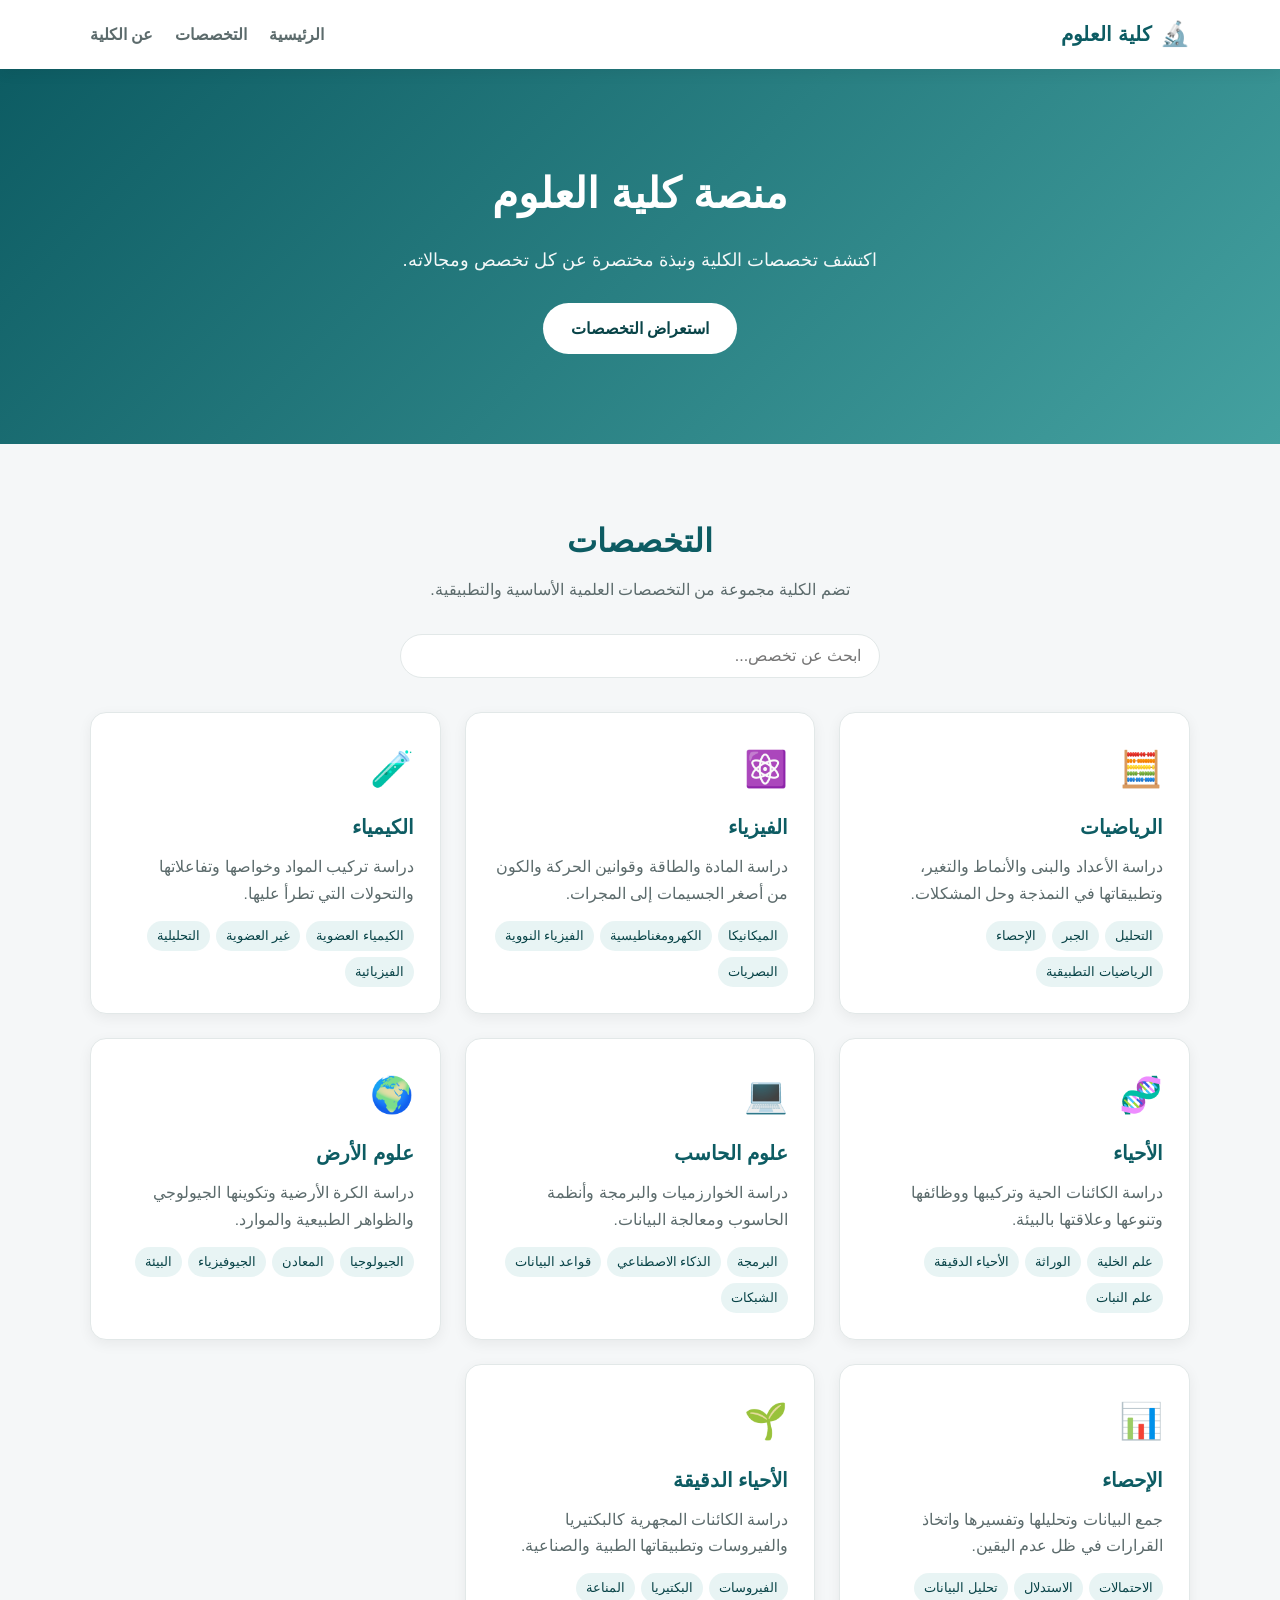
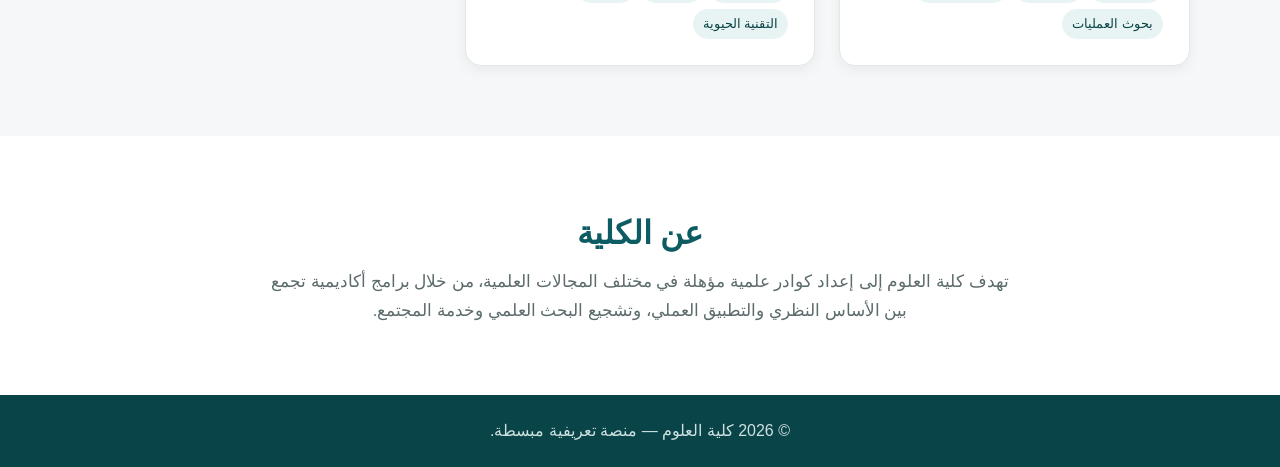
==== index.html @ f106c55f "إنشاء منصة تعريفية مبسطة لكلية العلوم مع التخصصات ونبذة عن كل تخصص Co-Authored-By: Claude Opus 4.8 <" ====
<!DOCTYPE html>
<html lang="ar" dir="rtl">
<head>
  <meta charset="UTF-8" />
  <meta name="viewport" content="width=device-width, initial-scale=1.0" />
  <title>كلية العلوم | المنصة التعريفية</title>
  <meta name="description" content="منصة تعريفية مبسطة لكلية العلوم تعرض التخصصات ونبذة عن كل تخصص." />
  <link rel="stylesheet" href="styles.css" />
</head>
<body>
  <header class="site-header">
    <div class="container header-inner">
      <div class="brand">
        <span class="brand-logo">🔬</span>
        <span class="brand-name">كلية العلوم</span>
      </div>
      <nav class="nav">
        <a href="#home">الرئيسية</a>
        <a href="#majors">التخصصات</a>
        <a href="#about">عن الكلية</a>
      </nav>
    </div>
  </header>

  <main>
    <section id="home" class="hero">
      <div class="container">
        <h1>منصة كلية العلوم</h1>
        <p class="hero-sub">اكتشف تخصصات الكلية ونبذة مختصرة عن كل تخصص ومجالاته.</p>
        <a href="#majors" class="btn">استعراض التخصصات</a>
      </div>
    </section>

    <section id="majors" class="majors">
      <div class="container">
        <h2 class="section-title">التخصصات</h2>
        <p class="section-desc">تضم الكلية مجموعة من التخصصات العلمية الأساسية والتطبيقية.</p>

        <div class="search-bar">
          <input type="text" id="searchInput" placeholder="ابحث عن تخصص..." aria-label="بحث عن تخصص" />
        </div>

        <div class="cards" id="cards"><!-- تُملأ ديناميكيًا --></div>
        <p id="noResults" class="no-results" hidden>لا توجد نتائج مطابقة.</p>
      </div>
    </section>

    <section id="about" class="about">
      <div class="container">
        <h2 class="section-title">عن الكلية</h2>
        <p>
          تهدف كلية العلوم إلى إعداد كوادر علمية مؤهلة في مختلف المجالات العلمية،
          من خلال برامج أكاديمية تجمع بين الأساس النظري والتطبيق العملي،
          وتشجيع البحث العلمي وخدمة المجتمع.
        </p>
      </div>
    </section>
  </main>

  <footer class="site-footer">
    <div class="container">
      <p>© <span id="year"></span> كلية العلوم — منصة تعريفية مبسطة.</p>
    </div>
  </footer>

  <script src="app.js"></script>
</body>
</html>
---- styles.css ----
:root {
  --primary: #0d5c63;
  --primary-dark: #094448;
  --accent: #44a1a0;
  --bg: #f5f7f8;
  --card-bg: #ffffff;
  --text: #1f2d2e;
  --muted: #5c6b6c;
  --border: #e2e8e8;
  --shadow: 0 4px 14px rgba(0, 0, 0, 0.06);
}

* {
  box-sizing: border-box;
  margin: 0;
  padding: 0;
}

body {
  font-family: "Segoe UI", Tahoma, "Helvetica Neue", Arial, sans-serif;
  background: var(--bg);
  color: var(--text);
  line-height: 1.7;
}

.container {
  width: min(1100px, 92%);
  margin: 0 auto;
}

a {
  text-decoration: none;
  color: inherit;
}

/* Header */
.site-header {
  background: var(--card-bg);
  box-shadow: var(--shadow);
  position: sticky;
  top: 0;
  z-index: 10;
}

.header-inner {
  display: flex;
  align-items: center;
  justify-content: space-between;
  padding: 14px 0;
}

.brand {
  display: flex;
  align-items: center;
  gap: 8px;
  font-weight: 700;
  font-size: 1.25rem;
  color: var(--primary);
}

.brand-logo {
  font-size: 1.5rem;
}

.nav {
  display: flex;
  gap: 22px;
}

.nav a {
  color: var(--muted);
  font-weight: 600;
  transition: color 0.2s;
}

.nav a:hover {
  color: var(--primary);
}

/* Hero */
.hero {
  background: linear-gradient(135deg, var(--primary), var(--accent));
  color: #fff;
  padding: 90px 0;
  text-align: center;
}

.hero h1 {
  font-size: 2.6rem;
  margin-bottom: 14px;
}

.hero-sub {
  font-size: 1.15rem;
  opacity: 0.95;
  max-width: 640px;
  margin: 0 auto 28px;
}

.btn {
  display: inline-block;
  background: #fff;
  color: var(--primary-dark);
  padding: 12px 28px;
  border-radius: 30px;
  font-weight: 700;
  transition: transform 0.2s, box-shadow 0.2s;
}

.btn:hover {
  transform: translateY(-2px);
  box-shadow: 0 6px 18px rgba(0, 0, 0, 0.2);
}

/* Sections */
.section-title {
  font-size: 2rem;
  color: var(--primary);
  text-align: center;
  margin-bottom: 8px;
}

.section-desc {
  text-align: center;
  color: var(--muted);
  margin-bottom: 30px;
}

.majors,
.about {
  padding: 70px 0;
}

.about {
  background: var(--card-bg);
}

.about p {
  max-width: 760px;
  margin: 0 auto;
  text-align: center;
  color: var(--muted);
  font-size: 1.05rem;
}

/* Search */
.search-bar {
  display: flex;
  justify-content: center;
  margin-bottom: 34px;
}

.search-bar input {
  width: min(480px, 100%);
  padding: 12px 18px;
  border: 1px solid var(--border);
  border-radius: 30px;
  font-size: 1rem;
  outline: none;
  transition: border-color 0.2s, box-shadow 0.2s;
}

.search-bar input:focus {
  border-color: var(--accent);
  box-shadow: 0 0 0 3px rgba(68, 161, 160, 0.15);
}

/* Cards */
.cards {
  display: grid;
  grid-template-columns: repeat(auto-fill, minmax(280px, 1fr));
  gap: 24px;
}

.card {
  background: var(--card-bg);
  border: 1px solid var(--border);
  border-radius: 16px;
  padding: 26px;
  box-shadow: var(--shadow);
  transition: transform 0.2s, box-shadow 0.2s;
}

.card:hover {
  transform: translateY(-4px);
  box-shadow: 0 10px 24px rgba(0, 0, 0, 0.1);
}

.card-icon {
  font-size: 2.2rem;
  margin-bottom: 12px;
}

.card h3 {
  color: var(--primary);
  margin-bottom: 10px;
  font-size: 1.25rem;
}

.card p {
  color: var(--muted);
  font-size: 0.97rem;
  margin-bottom: 14px;
}

.card .fields {
  display: flex;
  flex-wrap: wrap;
  gap: 6px;
}

.card .fields span {
  background: rgba(68, 161, 160, 0.12);
  color: var(--primary-dark);
  font-size: 0.8rem;
  padding: 4px 10px;
  border-radius: 20px;
}

.no-results {
  text-align: center;
  color: var(--muted);
  margin-top: 24px;
}

/* Footer */
.site-footer {
  background: var(--primary-dark);
  color: #cfe0e0;
  text-align: center;
  padding: 22px 0;
  margin-top: 0;
}

@media (max-width: 600px) {
  .hero h1 {
    font-size: 2rem;
  }
  .nav {
    gap: 14px;
  }
}
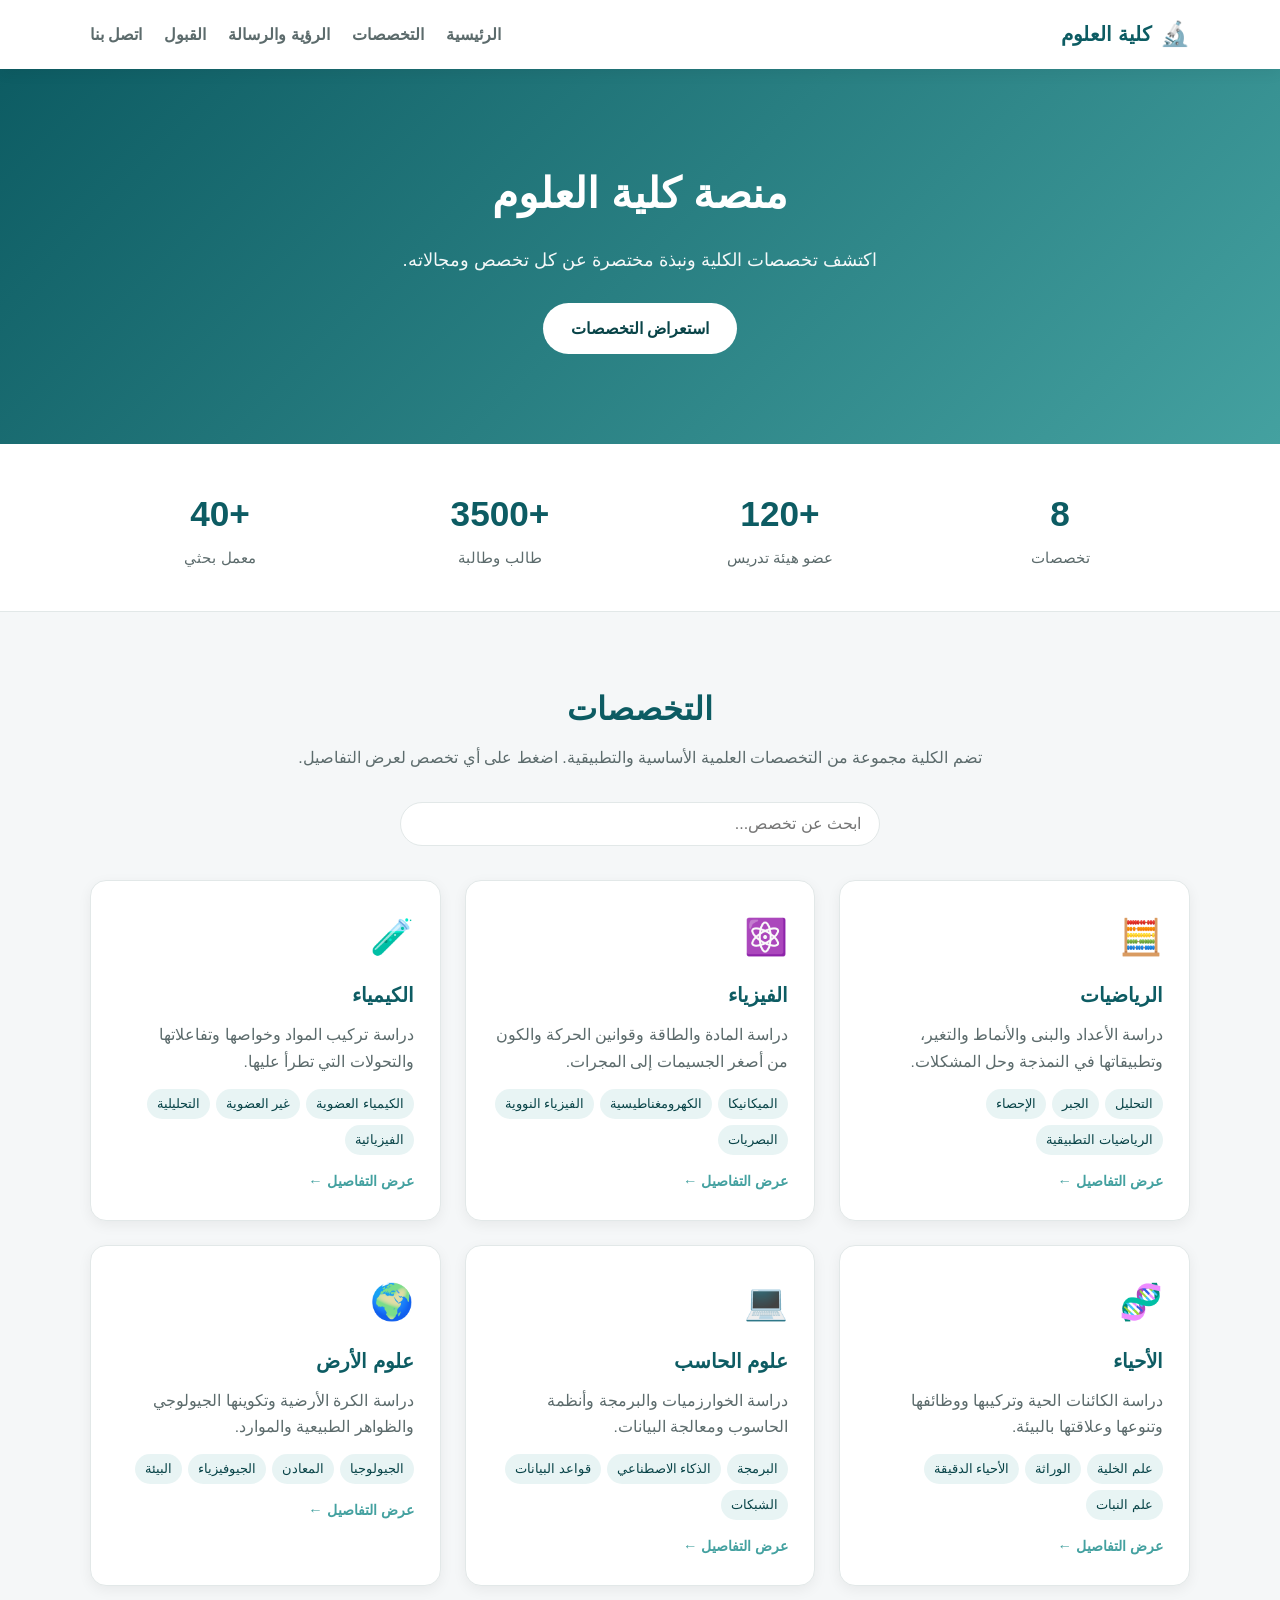
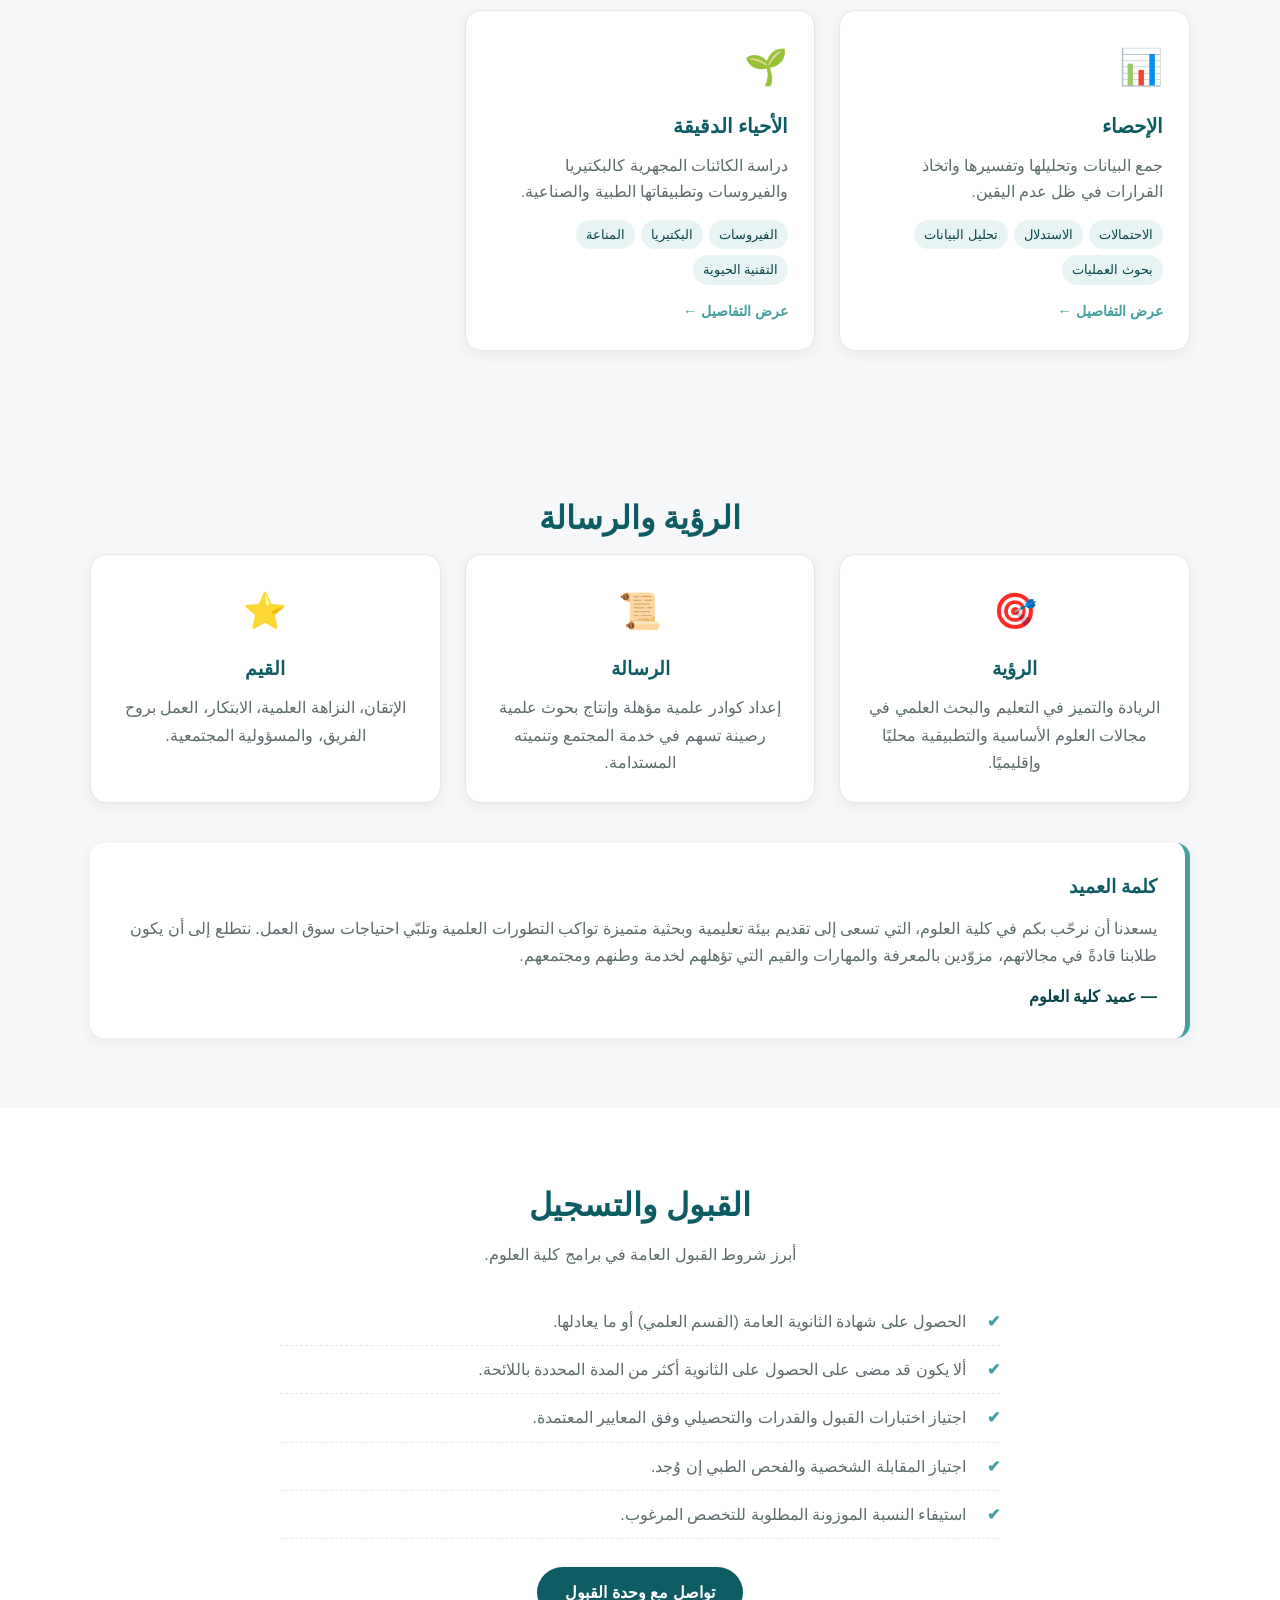
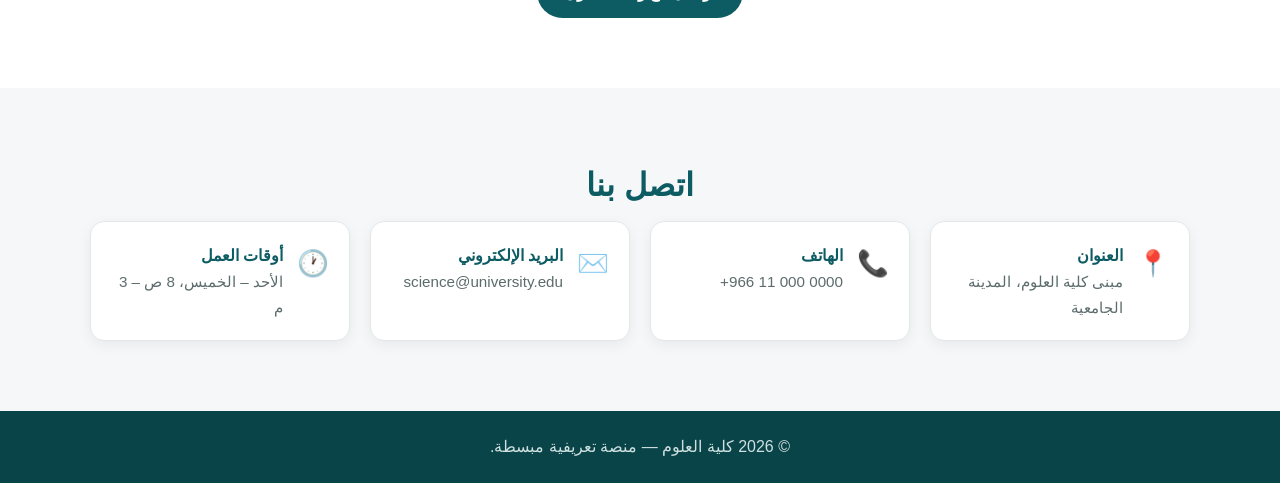
==== commit 9a6085ea: "إضافة صفحات تفصيلية للتخصصات وأقسام الرؤية والقبول والاتصال Co-Authored-By: Claude Opus 4.8 <noreply" ====
--- a/index.html
+++ b/index.html
@@ -17,7 +17,9 @@
       <nav class="nav">
         <a href="#home">الرئيسية</a>
         <a href="#majors">التخصصات</a>
-        <a href="#about">عن الكلية</a>
+        <a href="#vision">الرؤية والرسالة</a>
+        <a href="#admission">القبول</a>
+        <a href="#contact">اتصل بنا</a>
       </nav>
     </div>
   </header>
@@ -31,10 +33,19 @@
       </div>
     </section>
 
+    <section id="stats" class="stats">
+      <div class="container stats-grid">
+        <div class="stat"><span class="stat-num">8</span><span class="stat-label">تخصصات</span></div>
+        <div class="stat"><span class="stat-num">+120</span><span class="stat-label">عضو هيئة تدريس</span></div>
+        <div class="stat"><span class="stat-num">+3500</span><span class="stat-label">طالب وطالبة</span></div>
+        <div class="stat"><span class="stat-num">+40</span><span class="stat-label">معمل بحثي</span></div>
+      </div>
+    </section>
+
     <section id="majors" class="majors">
       <div class="container">
         <h2 class="section-title">التخصصات</h2>
-        <p class="section-desc">تضم الكلية مجموعة من التخصصات العلمية الأساسية والتطبيقية.</p>
+        <p class="section-desc">تضم الكلية مجموعة من التخصصات العلمية الأساسية والتطبيقية. اضغط على أي تخصص لعرض التفاصيل.</p>
 
         <div class="search-bar">
           <input type="text" id="searchInput" placeholder="ابحث عن تخصص..." aria-label="بحث عن تخصص" />
@@ -45,14 +56,63 @@
       </div>
     </section>
 
-    <section id="about" class="about">
+    <section id="vision" class="vision">
       <div class="container">
-        <h2 class="section-title">عن الكلية</h2>
-        <p>
-          تهدف كلية العلوم إلى إعداد كوادر علمية مؤهلة في مختلف المجالات العلمية،
-          من خلال برامج أكاديمية تجمع بين الأساس النظري والتطبيق العملي،
-          وتشجيع البحث العلمي وخدمة المجتمع.
-        </p>
+        <h2 class="section-title">الرؤية والرسالة</h2>
+        <div class="vision-grid">
+          <div class="vision-card">
+            <div class="card-icon">🎯</div>
+            <h3>الرؤية</h3>
+            <p>الريادة والتميز في التعليم والبحث العلمي في مجالات العلوم الأساسية والتطبيقية محليًا وإقليميًا.</p>
+          </div>
+          <div class="vision-card">
+            <div class="card-icon">📜</div>
+            <h3>الرسالة</h3>
+            <p>إعداد كوادر علمية مؤهلة وإنتاج بحوث علمية رصينة تسهم في خدمة المجتمع وتنميته المستدامة.</p>
+          </div>
+          <div class="vision-card">
+            <div class="card-icon">⭐</div>
+            <h3>القيم</h3>
+            <p>الإتقان، النزاهة العلمية، الابتكار، العمل بروح الفريق، والمسؤولية المجتمعية.</p>
+          </div>
+        </div>
+
+        <div class="dean-word">
+          <h3>كلمة العميد</h3>
+          <p>
+            يسعدنا أن نرحّب بكم في كلية العلوم، التي تسعى إلى تقديم بيئة تعليمية وبحثية متميزة
+            تواكب التطورات العلمية وتلبّي احتياجات سوق العمل. نتطلع إلى أن يكون طلابنا قادةً
+            في مجالاتهم، مزوّدين بالمعرفة والمهارات والقيم التي تؤهلهم لخدمة وطنهم ومجتمعهم.
+          </p>
+          <span class="dean-sign">— عميد كلية العلوم</span>
+        </div>
+      </div>
+    </section>
+
+    <section id="admission" class="admission">
+      <div class="container">
+        <h2 class="section-title">القبول والتسجيل</h2>
+        <p class="section-desc">أبرز شروط القبول العامة في برامج كلية العلوم.</p>
+        <ul class="admission-list">
+          <li>الحصول على شهادة الثانوية العامة (القسم العلمي) أو ما يعادلها.</li>
+          <li>ألا يكون قد مضى على الحصول على الثانوية أكثر من المدة المحددة باللائحة.</li>
+          <li>اجتياز اختبارات القبول والقدرات والتحصيلي وفق المعايير المعتمدة.</li>
+          <li>اجتياز المقابلة الشخصية والفحص الطبي إن وُجد.</li>
+          <li>استيفاء النسبة الموزونة المطلوبة للتخصص المرغوب.</li>
+        </ul>
+        <a href="#contact" class="btn btn-dark">تواصل مع وحدة القبول</a>
+      </div>
+    </section>
+
+    <section id="contact" class="contact">
+      <div class="container">
+        <h2 class="section-title">اتصل بنا</h2>
+        <div class="contact-grid">
+          <div class="contact-item"><span class="contact-icon">📍</span><div><strong>العنوان</strong><p>مبنى كلية العلوم، المدينة الجامعية</p></div></div>
+          <div class="contact-item"><span class="contact-icon">📞</span><div><strong>الهاتف</strong><p dir="ltr">+966 11 000 0000</p></div></div>
+          <div class="contact-item"><span class="contact-icon">✉️</span><div><strong>البريد الإلكتروني</strong><p dir="ltr">science@university.edu</p></div></div>
+          <div class="contact-item"><span class="contact-icon">🕐</span><div><strong>أوقات العمل</strong><p>الأحد – الخميس، 8 ص – 3 م</p></div></div>
+        </div>
       </div>
     </section>
   </main>
@@ -63,6 +123,7 @@
     </div>
   </footer>
 
+  <script src="data.js"></script>
   <script src="app.js"></script>
 </body>
 </html>
--- a/styles.css
+++ b/styles.css
@@ -232,11 +232,259 @@
   margin-top: 0;
 }
 
+/* Card link extras */
+.card {
+  display: block;
+  color: inherit;
+}
+
+.card-more {
+  display: inline-block;
+  margin-top: 14px;
+  color: var(--accent);
+  font-weight: 700;
+  font-size: 0.9rem;
+}
+
+/* Stats */
+.stats {
+  background: var(--card-bg);
+  padding: 40px 0;
+  border-bottom: 1px solid var(--border);
+}
+
+.stats-grid {
+  display: grid;
+  grid-template-columns: repeat(4, 1fr);
+  gap: 20px;
+  text-align: center;
+}
+
+.stat-num {
+  display: block;
+  font-size: 2.2rem;
+  font-weight: 800;
+  color: var(--primary);
+}
+
+.stat-label {
+  color: var(--muted);
+  font-size: 0.95rem;
+}
+
+/* Vision */
+.vision {
+  padding: 70px 0;
+}
+
+.vision-grid {
+  display: grid;
+  grid-template-columns: repeat(auto-fit, minmax(260px, 1fr));
+  gap: 24px;
+  margin-bottom: 40px;
+}
+
+.vision-card {
+  background: var(--card-bg);
+  border: 1px solid var(--border);
+  border-radius: 16px;
+  padding: 26px;
+  text-align: center;
+  box-shadow: var(--shadow);
+}
+
+.vision-card h3 {
+  color: var(--primary);
+  margin-bottom: 10px;
+}
+
+.vision-card p {
+  color: var(--muted);
+}
+
+.dean-word {
+  background: var(--card-bg);
+  border-right: 5px solid var(--accent);
+  border-radius: 14px;
+  padding: 28px;
+  box-shadow: var(--shadow);
+}
+
+.dean-word h3 {
+  color: var(--primary);
+  margin-bottom: 12px;
+}
+
+.dean-word p {
+  color: var(--muted);
+}
+
+.dean-sign {
+  display: block;
+  margin-top: 14px;
+  font-weight: 700;
+  color: var(--primary-dark);
+}
+
+/* Admission */
+.admission {
+  padding: 70px 0;
+  background: var(--card-bg);
+}
+
+.admission-list {
+  max-width: 720px;
+  margin: 0 auto 28px;
+  list-style: none;
+}
+
+.admission-list li {
+  position: relative;
+  padding: 10px 34px 10px 0;
+  color: var(--muted);
+  border-bottom: 1px dashed var(--border);
+}
+
+.admission-list li::before {
+  content: "✔";
+  position: absolute;
+  right: 0;
+  top: 10px;
+  color: var(--accent);
+  font-weight: 700;
+}
+
+.btn-dark {
+  background: var(--primary);
+  color: #fff;
+  display: block;
+  width: max-content;
+  margin: 0 auto;
+}
+
+/* Contact */
+.contact {
+  padding: 70px 0;
+}
+
+.contact-grid {
+  display: grid;
+  grid-template-columns: repeat(auto-fit, minmax(240px, 1fr));
+  gap: 20px;
+}
+
+.contact-item {
+  display: flex;
+  gap: 14px;
+  align-items: flex-start;
+  background: var(--card-bg);
+  border: 1px solid var(--border);
+  border-radius: 14px;
+  padding: 20px;
+  box-shadow: var(--shadow);
+}
+
+.contact-icon {
+  font-size: 1.6rem;
+}
+
+.contact-item strong {
+  color: var(--primary);
+}
+
+.contact-item p {
+  color: var(--muted);
+  font-size: 0.95rem;
+}
+
+/* Detail page */
+.detail-hero {
+  background: linear-gradient(135deg, var(--primary), var(--accent));
+  color: #fff;
+  text-align: center;
+  padding: 70px 0;
+}
+
+.detail-icon {
+  font-size: 3rem;
+  margin-bottom: 10px;
+}
+
+.detail-hero h1 {
+  font-size: 2.4rem;
+}
+
+.detail-degree {
+  opacity: 0.95;
+  margin-top: 8px;
+}
+
+.detail-body {
+  padding: 60px 0;
+}
+
+.back-link {
+  display: inline-block;
+  margin-bottom: 26px;
+  color: var(--accent);
+  font-weight: 700;
+}
+
+.detail-block {
+  margin-bottom: 34px;
+}
+
+.detail-block h2 {
+  color: var(--primary);
+  font-size: 1.4rem;
+  margin-bottom: 12px;
+}
+
+.detail-block p {
+  color: var(--muted);
+}
+
+.detail-columns {
+  display: grid;
+  grid-template-columns: repeat(auto-fit, minmax(280px, 1fr));
+  gap: 30px;
+}
+
+.check-list {
+  list-style: none;
+}
+
+.check-list li {
+  position: relative;
+  padding: 8px 28px 8px 0;
+  color: var(--muted);
+  border-bottom: 1px dashed var(--border);
+}
+
+.check-list li::before {
+  content: "•";
+  position: absolute;
+  right: 0;
+  top: 8px;
+  color: var(--accent);
+  font-size: 1.3rem;
+  line-height: 1;
+}
+
+.detail-body .btn-dark {
+  margin-top: 10px;
+}
+
 @media (max-width: 600px) {
   .hero h1 {
     font-size: 2rem;
   }
   .nav {
     gap: 14px;
+    flex-wrap: wrap;
+    justify-content: center;
   }
-}
+  .stats-grid {
+    grid-template-columns: repeat(2, 1fr);
+  }
+}
